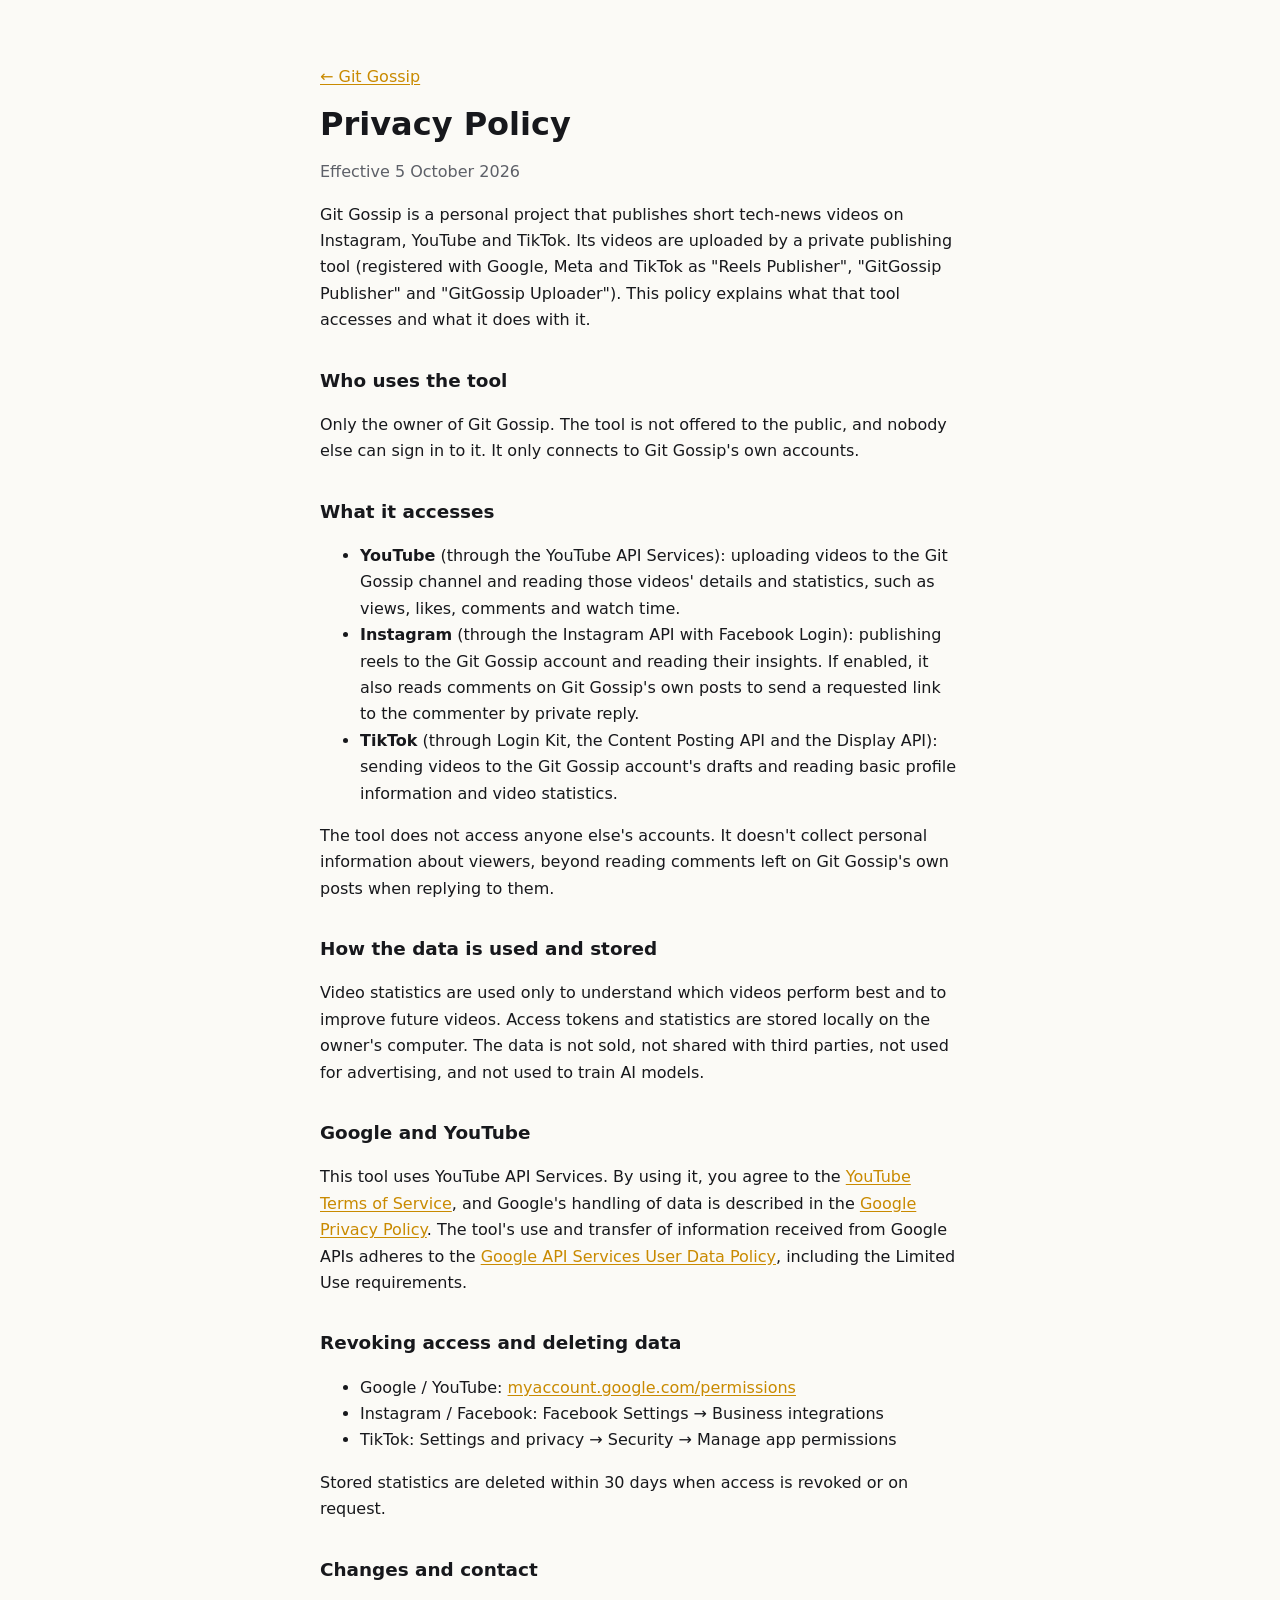
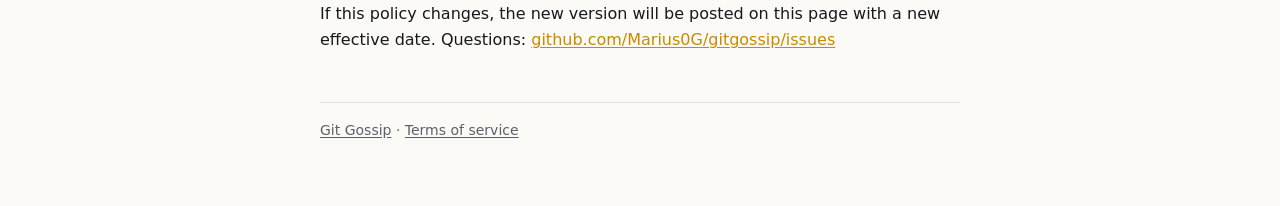
==== privacy.html @ fa02590a "Add Git Gossip homepage, privacy policy and terms" ====
<!doctype html>
<html lang="en">
<head>
<meta charset="utf-8">
<meta name="viewport" content="width=device-width, initial-scale=1">
<title>Privacy Policy · Git Gossip</title>
<link rel="stylesheet" href="style.css">
</head>
<body>
<main>
  <p><a href="./">← Git Gossip</a></p>
  <h1>Privacy Policy</h1>
  <p class="muted">Effective 5 October 2026</p>

  <p>Git Gossip is a personal project that publishes short tech-news videos on Instagram, YouTube and TikTok. Its videos are uploaded by a private publishing tool (registered with Google, Meta and TikTok as "Reels Publisher", "GitGossip Publisher" and "GitGossip Uploader"). This policy explains what that tool accesses and what it does with it.</p>

  <h2>Who uses the tool</h2>
  <p>Only the owner of Git Gossip. The tool is not offered to the public, and nobody else can sign in to it. It only connects to Git Gossip's own accounts.</p>

  <h2>What it accesses</h2>
  <ul>
    <li><b>YouTube</b> (through the YouTube API Services): uploading videos to the Git Gossip channel and reading those videos' details and statistics, such as views, likes, comments and watch time.</li>
    <li><b>Instagram</b> (through the Instagram API with Facebook Login): publishing reels to the Git Gossip account and reading their insights. If enabled, it also reads comments on Git Gossip's own posts to send a requested link to the commenter by private reply.</li>
    <li><b>TikTok</b> (through Login Kit, the Content Posting API and the Display API): sending videos to the Git Gossip account's drafts and reading basic profile information and video statistics.</li>
  </ul>
  <p>The tool does not access anyone else's accounts. It doesn't collect personal information about viewers, beyond reading comments left on Git Gossip's own posts when replying to them.</p>

  <h2>How the data is used and stored</h2>
  <p>Video statistics are used only to understand which videos perform best and to improve future videos. Access tokens and statistics are stored locally on the owner's computer. The data is not sold, not shared with third parties, not used for advertising, and not used to train AI models.</p>

  <h2>Google and YouTube</h2>
  <p>This tool uses YouTube API Services. By using it, you agree to the <a href="https://www.youtube.com/t/terms">YouTube Terms of Service</a>, and Google's handling of data is described in the <a href="https://policies.google.com/privacy">Google Privacy Policy</a>. The tool's use and transfer of information received from Google APIs adheres to the <a href="https://developers.google.com/terms/api-services-user-data-policy">Google API Services User Data Policy</a>, including the Limited Use requirements.</p>

  <h2>Revoking access and deleting data</h2>
  <ul>
    <li>Google / YouTube: <a href="https://myaccount.google.com/permissions">myaccount.google.com/permissions</a></li>
    <li>Instagram / Facebook: Facebook Settings → Business integrations</li>
    <li>TikTok: Settings and privacy → Security → Manage app permissions</li>
  </ul>
  <p>Stored statistics are deleted within 30 days when access is revoked or on request.</p>

  <h2>Changes and contact</h2>
  <p>If this policy changes, the new version will be posted on this page with a new effective date. Questions: <a href="https://github.com/Marius0G/gitgossip/issues">github.com/Marius0G/gitgossip/issues</a></p>

  <footer><a href="./">Git Gossip</a> · <a href="terms.html">Terms of service</a></footer>
</main>
</body>
</html>
---- style.css ----
:root {
  --bg: #fbfaf6; --fg: #17181c; --muted: #5d6068; --line: #e4e2da; --accent: #c98a00;
  color-scheme: light;
}
@media (prefers-color-scheme: dark) {
  :root { --bg: #121317; --fg: #ececef; --muted: #a2a5ad; --line: #2a2c33; --accent: #ffc53d; color-scheme: dark; }
}
* { box-sizing: border-box; }
body { margin: 0; background: var(--bg); color: var(--fg); font: 16px/1.65 system-ui, -apple-system, "Segoe UI", Roboto, sans-serif; }
main { max-width: 680px; margin: 0 auto; padding: 48px 20px 64px; }
a { color: var(--accent); text-underline-offset: 2px; }
h1 { font-size: 2rem; line-height: 1.15; margin: 0 0 8px; }
h2 { font-size: 1.15rem; margin: 32px 0 6px; }
p, li { max-width: 64ch; }
.muted { color: var(--muted); }
.hero { display: flex; gap: 20px; align-items: center; flex-wrap: wrap; margin-bottom: 20px; }
.hero img { width: 112px; height: 112px; border-radius: 50%; display: block; }
.links { display: flex; gap: 10px; flex-wrap: wrap; padding: 0; list-style: none; margin: 20px 0; }
.links a { display: inline-block; padding: 8px 14px; border: 1px solid var(--line); border-radius: 999px; text-decoration: none; color: var(--fg); }
.links a:hover { border-color: var(--accent); }
footer { margin-top: 48px; padding-top: 16px; border-top: 1px solid var(--line); font-size: 14px; color: var(--muted); }
footer a { color: var(--muted); }
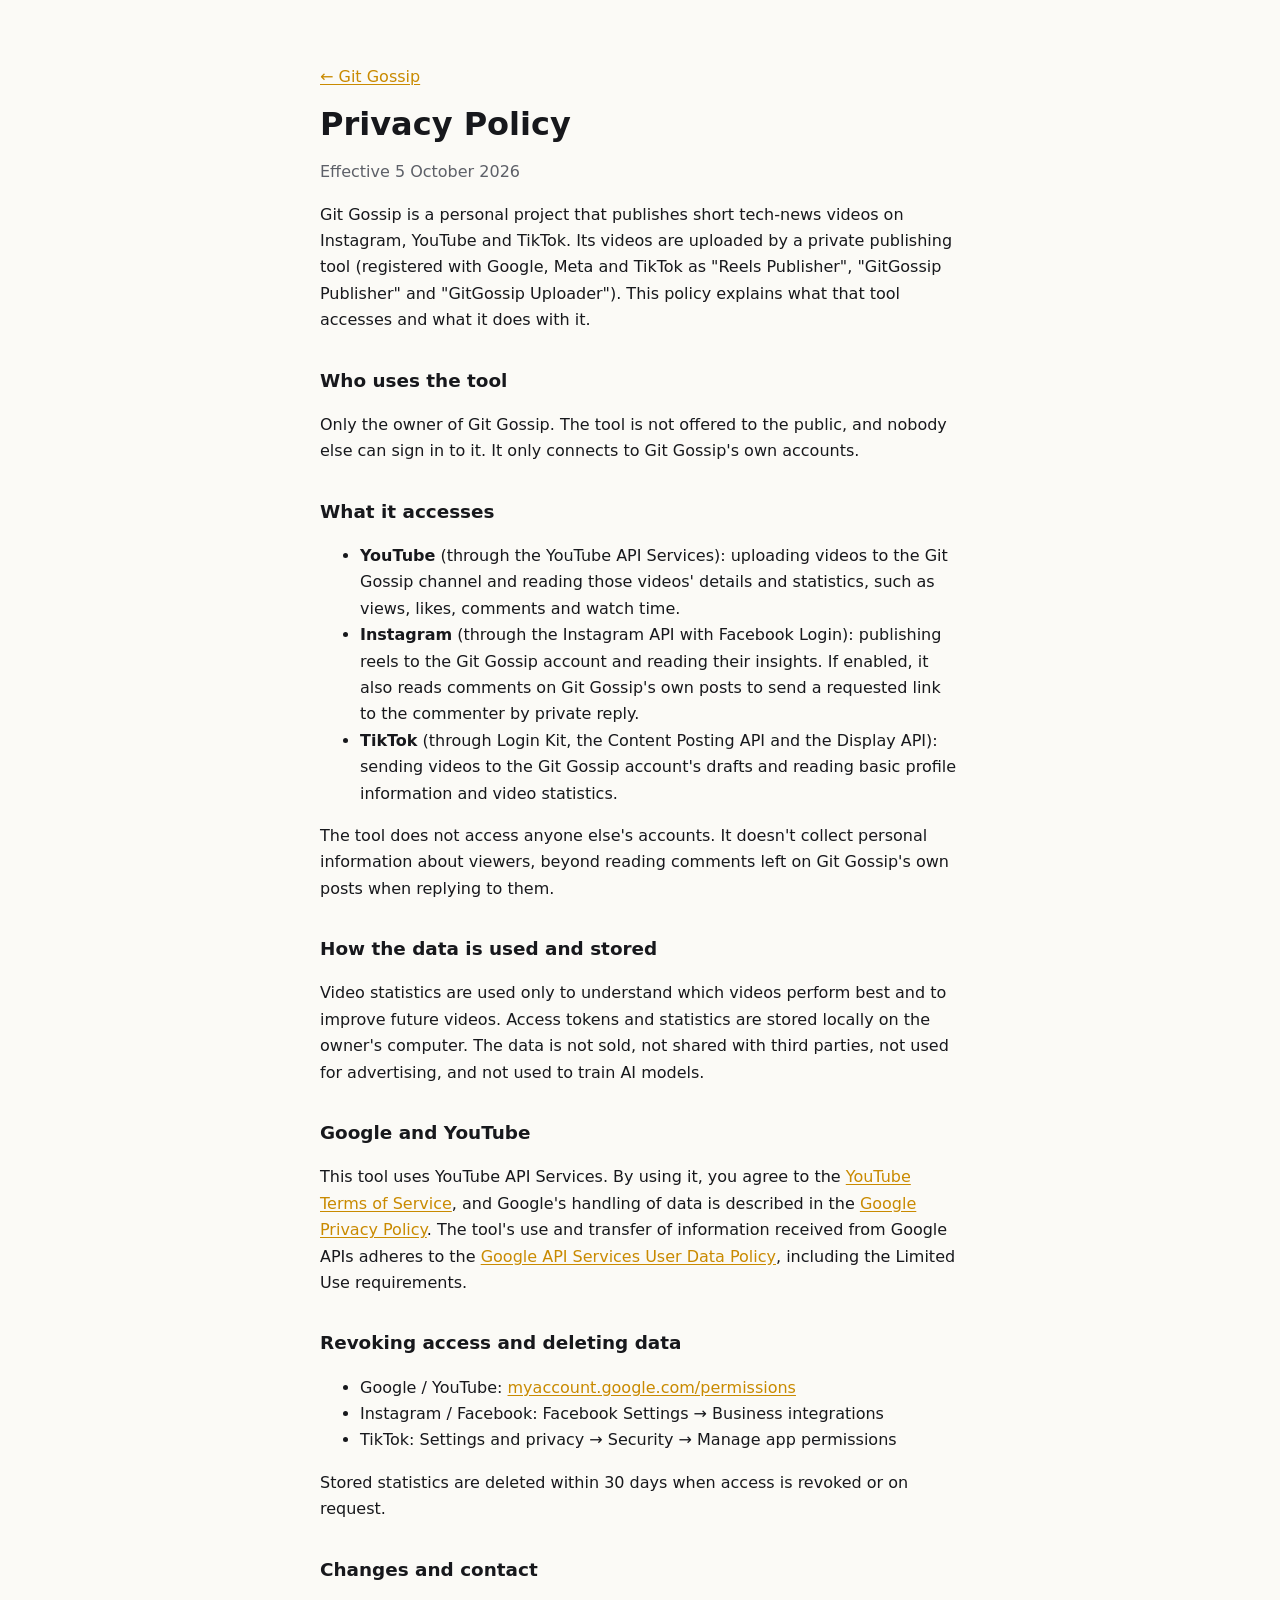
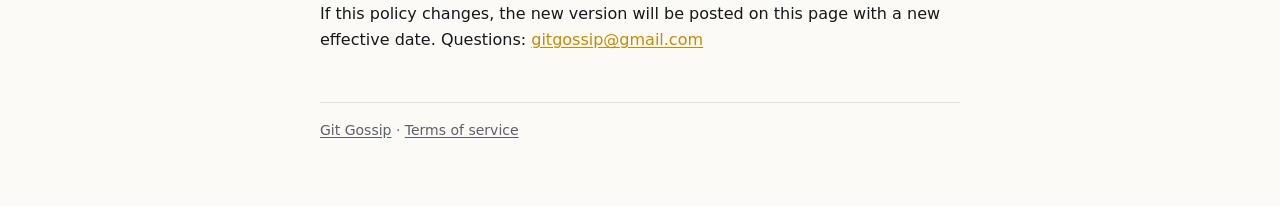
==== commit 55d3d7a8: "Use gitgossip@gmail.com as the contact" ====
--- a/privacy.html
+++ b/privacy.html
@@ -40,7 +40,7 @@
   <p>Stored statistics are deleted within 30 days when access is revoked or on request.</p>
 
   <h2>Changes and contact</h2>
-  <p>If this policy changes, the new version will be posted on this page with a new effective date. Questions: <a href="https://github.com/Marius0G/gitgossip/issues">github.com/Marius0G/gitgossip/issues</a></p>
+  <p>If this policy changes, the new version will be posted on this page with a new effective date. Questions: <a href="mailto:gitgossip@gmail.com">gitgossip@gmail.com</a></p>
 
   <footer><a href="./">Git Gossip</a> · <a href="terms.html">Terms of service</a></footer>
 </main>
